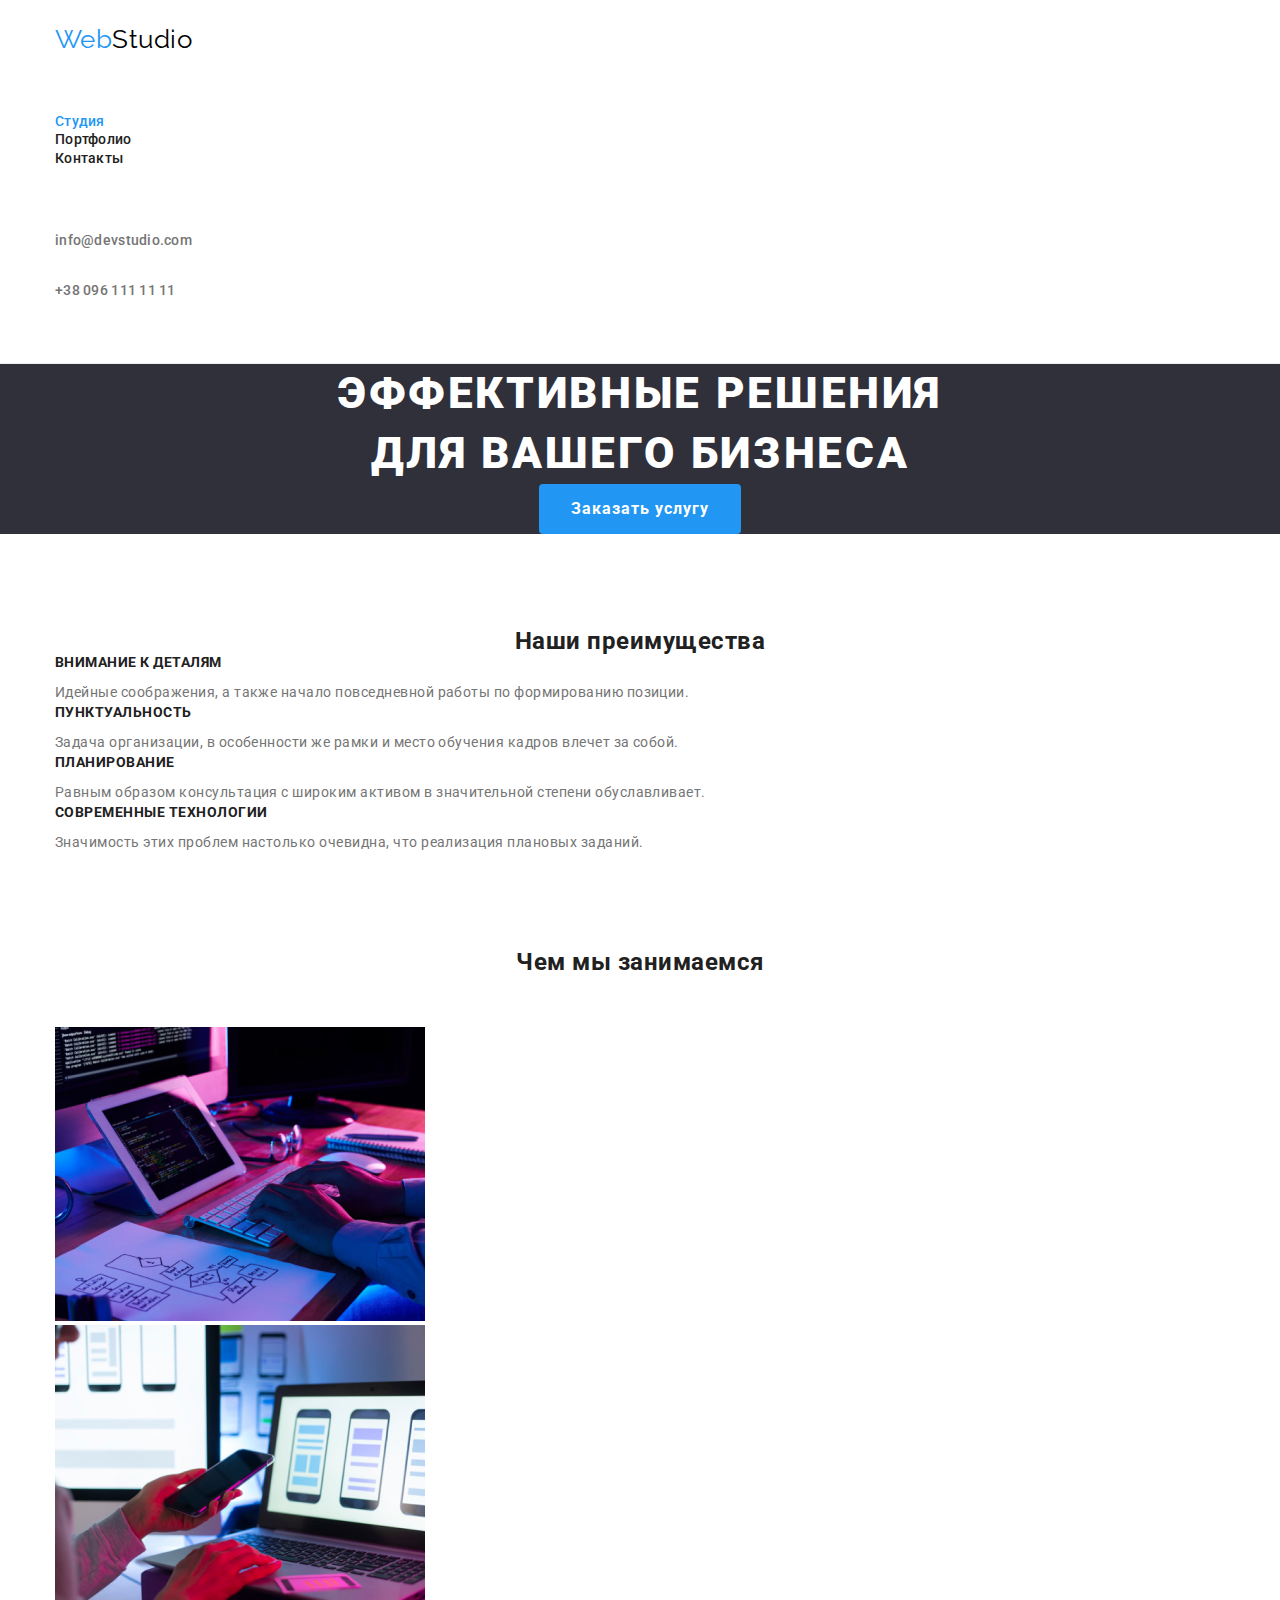
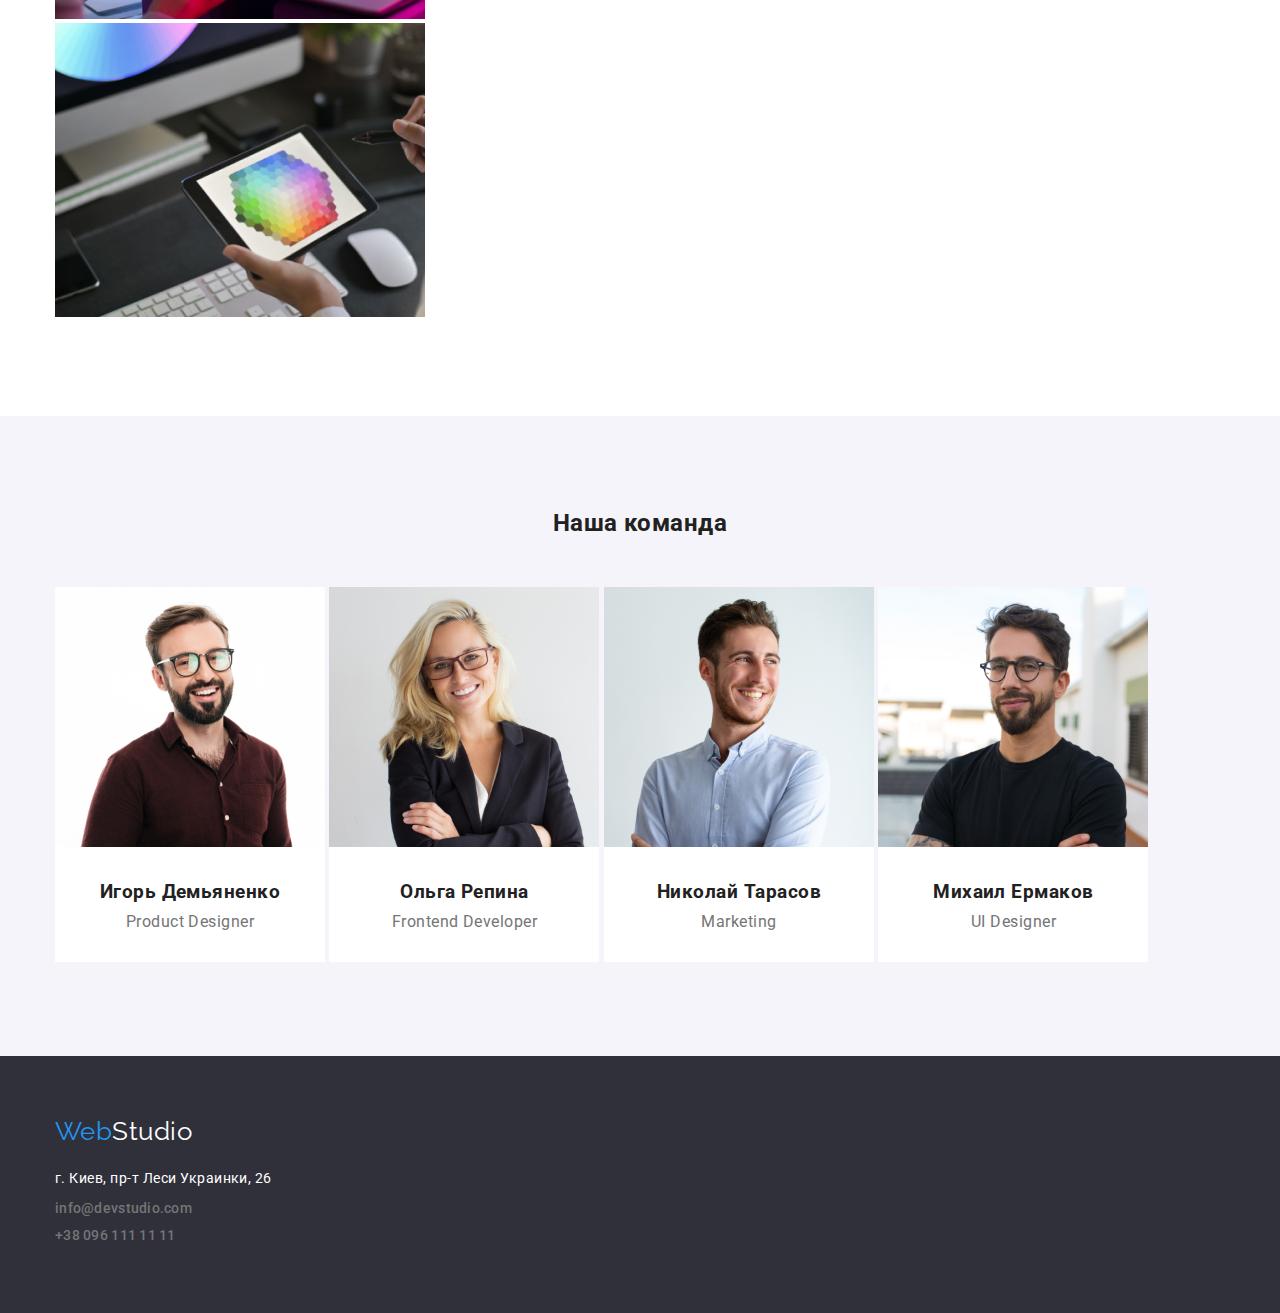
==== index.html @ 946320ba "clone of previous hw" ====
<!DOCTYPE html>
<html lang="ru">
<head>
    <meta charset="UTF-8">
    <meta http-equiv="X-UA-Compatible" content="IE=edge">
    <meta name="viewport" content="width=device-width, initial-scale=1.0">
    <title>Студия</title>
    <link rel="preconnect" href="https://fonts.gstatic.com">
    <link href="https://fonts.googleapis.com/css2?family=Raleway:wght@700&family=Roboto:wght@400;500;700;900&display=swap"
        rel="stylesheet">
    <link rel="stylesheet" href="https://cdnjs.cloudflare.com/ajax/libs/modern-normalize/1.0.0/modern-normalize.min.css">
    <link rel="stylesheet" href="./css/styles.css">
</head>
<body>

    <header>
            <div class="container">
                <nav>
                    <a href="./index.html" class="logo"><span class="logo-start">Web</span>Studio</a>
                    <ul class="header-nav-list">
                        <li><a href="./index.html" class="nav-links active">Студия</a></li>
                        <li><a href="./portfolio.html" class="nav-links">Портфолио</a></li>
                        <li><a href="" class="nav-links">Контакты</a></li>
                    </ul>
                </nav>
                <ul class="header-address">
                    <li><a href="mailto:info@devstudio.com" class="nav-contacts">info@devstudio.com</a></li>
                    <li><a href="tel:+380961111111" class="nav-contacts">+38 096 111 11 11</a></li>
                </ul>
            </div>
    </header>

    <main>
        <section class="hero-section">
            <div class="container">
                <h1 class="hero-title">Эффективные решения <br> для вашего бизнеса</h1>
                <input type="button" value="Заказать услугу" class="hero-btn">
            </div>
        </section>
        <section>
            <div class="container advantages">
                <h2  class="titles-basic">Наши преимущества</h2>
                <ul>
                    <li class="advantages-list">
                        <h3>Внимание к деталям</h3>
                        <p class="advantages-text">Идейные соображения, а также начало повседневной работы по формированию позиции.</p>
                    </li>
                    <li class="advantages-list">
                        <h3>Пунктуальность</h3>
                        <p class="advantages-text">Задача организации, в особенности же рамки и место обучения кадров влечет за собой.</p>
                    </li>
                    <li class="advantages-list">
                        <h3>Планирование</h3>
                        <p  class="advantages-text">Равным образом консультация с широким активом в значительной степени обуславливает.</p>
                    </li>
                    <li class="advantages-list">
                        <h3>Современные технологии</h3>
                        <p class="advantages-text">Значимость этих проблем настолько очевидна, что реализация плановых заданий.</p>
                    </li>
                </ul>
            </div>
        </section>
        <section>
            <div class="container works">
                <h2 class="titles-basic works">Чем мы занимаемся</h2>
                <ul>
                    <li><img src="./images/img.jpg" alt="Написання коду" width="370"></li>
                    <li><img src="./images/box2.jpg" alt="Телефон и ноут" width="370"></li>
                    <li><img src="./images/box3.jpg" alt="Вибор цвета на планшете" width="370"></li>
                </ul>
            </div>
        </section>
        <section class="our-team">
            <div class="container">
                <h2 class="titles-basic team">Наша команда</h2>
                <ul>
                    <li class="team-cards">
                        <img src="./images/man1.jpg" alt="Игорь Демьяненко" width="270">
                        <h3 class="team-names">Игорь Демьяненко</h3>
                        <p class="team-position">Product Designer</p>
                    </li>
                    <li class="team-cards">
                        <img src="./images/woman1.jpg" alt="Ольга Репина" width="270">
                        <h3 class="team-names">Ольга Репина</h3>
                        <p class="team-position">Frontend Developer</p>
                    </li>
                    <li class="team-cards">
                        <img src="./images/man3.jpg" alt="Николай Тарасов" width="270">
                        <h3 class="team-names">Николай Тарасов</h3>
                        <p class="team-position">Marketing</p>
                    </li>
                    <li class="team-cards">
                        <img src="./images/man2.jpg" alt="Михаил Ермаков" width="270">
                        <h3 class="team-names">Михаил Ермаков</h3>
                        <p class="team-position">UI Designer</p>
                    </li>
                </ul>
            </div>
        </section>
    </main>

    <footer class="footer">
        <div class="container down">
            <a href="./index.html" class="logo down"><span class="logo-start">Web</span><span class="logo-end">Studio</span></a>
            <address class="address">г. Киев, пр-т Леси Украинки, 26</address>
            <ul>
                <li><a href="mailto:info@devstudio.com" class="nav-contacts down">info@devstudio.com</a></li>
                <li><a href="tel:+380961111111" class="nav-contacts down">+38 096 111 11 11</a></li>
            </ul>
        </div>
    </footer>

</body>
</html>
---- css/styles.css ----
:root {
  --accent-color: rgba(33, 150, 243, 1);
  --main-text-color: rgba(33, 33, 33, 1);
  --sub-text-color: rgba(117, 117, 117, 1);
  --email-phone-color: rgba(255, 255, 255, 0.6);
  --bnt-bg--color: rgba(245, 244, 250, 1);
  --footer-header: rgba(47, 48, 58, 1);
  --body-hero-color: rgba(255, 255, 255, 1);
  --logo-main-color: rgba(0, 0, 0, 1);
  --bg-color: rgba(229, 229, 229, 1);
  --header-border-color: rgba(236, 236, 236, 1);
}
body {
  background-color: var(--body-hero-color);
  color: var(--sub-text-color);
  font-family: Roboto, sans-serif;
  /* line-height: 1.71;
  font-size: 14px; */
  letter-spacing: 0.03em;
}
h1,
h2,
h3,
h4,
h5,
h6 {
  color: var(--main-text-color);
  margin: 0;
}
ul,
p {
  margin: 0;
  padding-left: 0;
}
ul li {
  text-decoration: none;
  list-style: none;
}
.titles-basic {
  text-align: center;
}
header {
  border-bottom: 1px solid var(--header-border-color);
}
.container {
  max-width: 1200px;
  padding: 0 15px;
  margin: 0 auto;
}
.logo {
  font-family: Raleway, sans-serif;
  padding: 24px 0 25px 0;
  display: inline-block;
  color: var(--logo-main-color);
  font-size: 26px;
  line-height: 1.19;
  text-decoration: none;
}
.logo-start {
  color: var(--accent-color);
}
.header-nav-list,
.header-address {
  padding: 32px 0;
}
.nav-links:focus,
.nav-links:hover {
  color: var(--accent-color);
}
.nav-links {
  color: var(--main-text-color);
  font-weight: 500;
  font-size: 14px;
  line-height: 1.14;
  letter-spacing: 0.02em;
  text-decoration: none;
}
.nav-links.active {
  color: var(--accent-color);
}
.nav-contacts {
  display: inline-block;
  padding-bottom: 32px;
  color: var(--sub-text-color);
  font-weight: 500;
  font-size: 14px;
  line-height: 1.14;
  letter-spacing: 0.02em;
  text-decoration: none;
}
.nav-contacts:hover,
.nav-contacts:focus {
  color: var(--accent-color);
}
.hero-section div {
  background-color: var(--footer-header);
  text-align: center;
}
.hero-section {
  background-color: var(--footer-header);
  margin-bottom: 94px;
}
.hero-title {
  font-weight: 900;
  font-size: 44px;
  line-height: 1.36;
  /* text-align: center; */
  letter-spacing: 0.06em;
  text-transform: uppercase;
  color: var(--body-hero-color);
}
.hero-btn {
  background-color: var(--accent-color);
  color: var(--body-hero-color);
  padding: 10px 32px;
  display: inline-block;
  font-weight: 700;
  font-size: 16px;
  line-height: 1.88;
  letter-spacing: 0.06em;
  border: none;
  border-radius: 4px;
  -webkit-border-radius: 4px;
  -moz-border-radius: 4px;
  -ms-border-radius: 4px;
  -o-border-radius: 4px;
}
.hero-btn:hover,
.hero-btn:focus {
  color: var(--main-text-color);
  background-color: var(--bnt-bg--color);
}
.advantages {
  margin-bottom: 94px;
}
.advantages-list h3 {
  font-weight: 700;
  padding-bottom: 10px;
  font-size: 14px;
  line-height: 1.14;
  text-transform: uppercase;
}

.advantages-text {
  font-size: 14px;
  line-height: 1.71;
}
.titles-basic.works {
  margin-bottom: 50px;
}
.works {
  margin-bottom: 94px;
}
.titles-basic.team {
  padding: 94px 0 50px 0;
}
.our-team {
  background-color: var(--bnt-bg--color);
  padding-bottom: 94px;
}
.team-cards {
  background-color: var(--body-hero-color);
  min-width: 270px;
  display: inline-block;
}
.team-names {
  padding: 30px 0 10px 0;
  text-align: center;
}
.team-position {
  padding-bottom: 30px;
  text-align: center;
}
.footer {
  background-color: var(--footer-header);
}
.logo.down {
  padding: 60px 0 20px 0;
}
.logo-end {
  color: var(--body-hero-color);
}
.address {
  padding-bottom: 9px;
  color: var(--body-hero-color);
  font-style: normal;
  font-size: 14px;
  line-height: 1.71;
}
.nav-contacts.down {
  padding-bottom: 9px;
}
.container.down {
  padding-bottom: 60px;
}
.buttons {
  background-color: var(--bnt-bg--color);
  border: none;
  cursor: pointer;
  font-weight: 500;
  font-size: 16px;
  line-height: 1.86;
  border-radius: 4px;
  -moz-border-radius: 4px;
  -ms-border-radius: 4px;
  -o-border-radius: 4px;
  -webkit-border-radius: 4px;
}
.buttons:hover,
.buttons:focus {
  background-color: var(--accent-color);
}
.projects-title {
  font-weight: 700;
  font-size: 18px;
  line-height: 2;
  letter-spacing: 0.06em;
}
.projects-sub-title {
  font-size: 16px;
  line-height: 1.86;
}
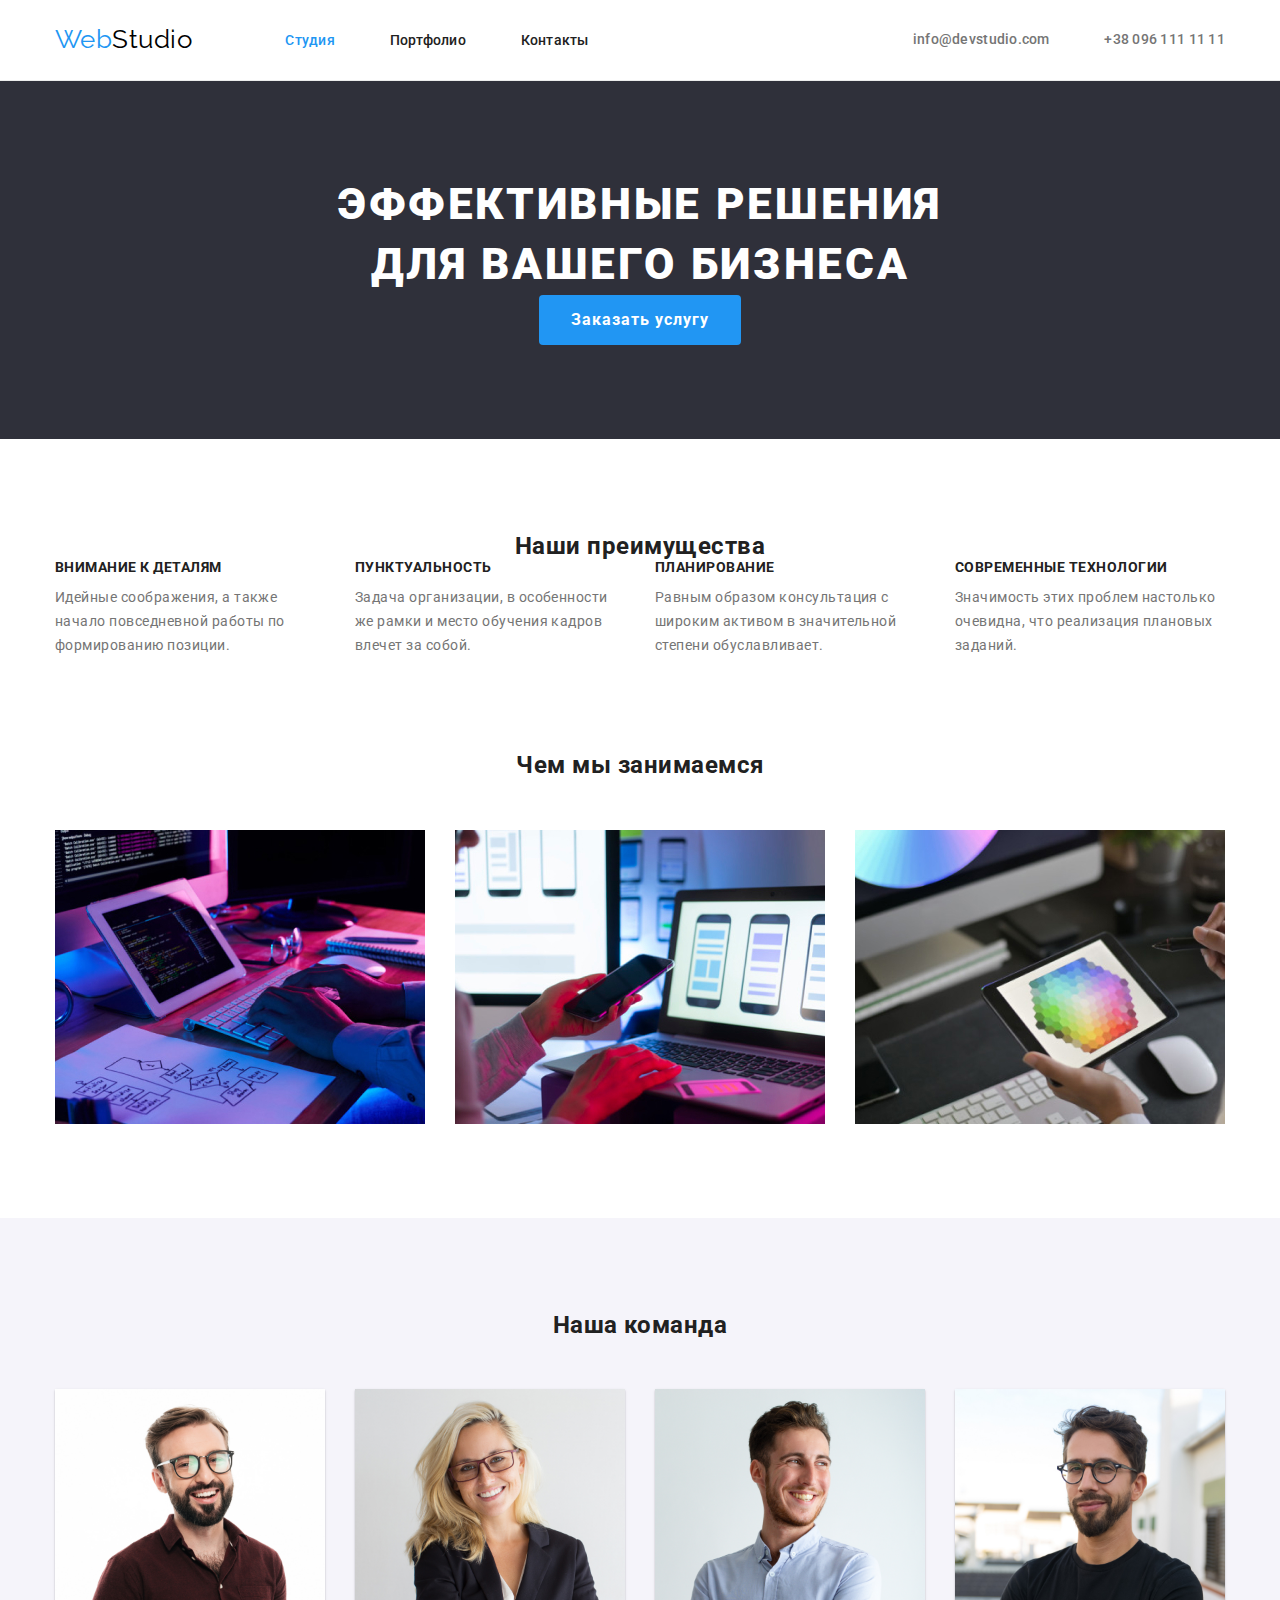
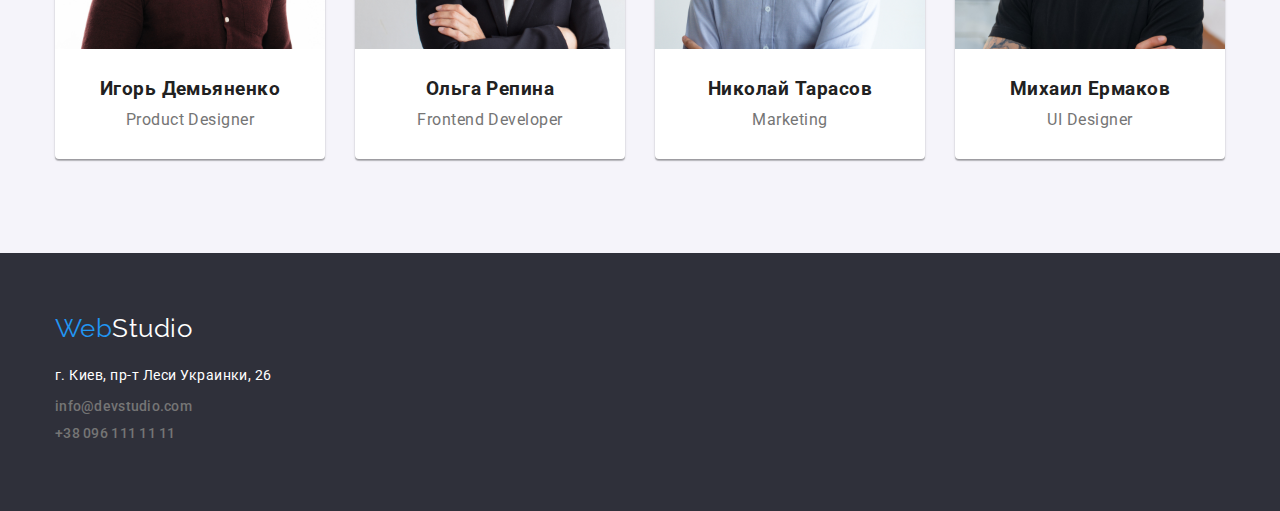
==== commit 9b9643be: "adding classes for css" ====
--- a/index.html
+++ b/index.html
@@ -14,8 +14,8 @@
 <body>
 
     <header>
-            <div class="container">
-                <nav>
+            <div class="container header">
+                <nav class="nav">
                     <a href="./index.html" class="logo"><span class="logo-start">Web</span>Studio</a>
                     <ul class="header-nav-list">
                         <li><a href="./index.html" class="nav-links active">Студия</a></li>
@@ -31,49 +31,49 @@
     </header>
 
     <main>
-        <section class="hero-section">
-            <div class="container">
+        <section class="hero-section section">
+            <div class="container ">
                 <h1 class="hero-title">Эффективные решения <br> для вашего бизнеса</h1>
                 <input type="button" value="Заказать услугу" class="hero-btn">
             </div>
         </section>
-        <section>
-            <div class="container advantages">
+        <section class="section advantages">
+            <div class="container  ">
                 <h2  class="titles-basic">Наши преимущества</h2>
-                <ul>
-                    <li class="advantages-list">
+                <ul class="advantages-list">
+                    <li class="advantages-item">
                         <h3>Внимание к деталям</h3>
                         <p class="advantages-text">Идейные соображения, а также начало повседневной работы по формированию позиции.</p>
                     </li>
-                    <li class="advantages-list">
+                    <li class="advantages-item">
                         <h3>Пунктуальность</h3>
                         <p class="advantages-text">Задача организации, в особенности же рамки и место обучения кадров влечет за собой.</p>
                     </li>
-                    <li class="advantages-list">
+                    <li class="advantages-item">
                         <h3>Планирование</h3>
                         <p  class="advantages-text">Равным образом консультация с широким активом в значительной степени обуславливает.</p>
                     </li>
-                    <li class="advantages-list">
+                    <li class="advantages-item">
                         <h3>Современные технологии</h3>
                         <p class="advantages-text">Значимость этих проблем настолько очевидна, что реализация плановых заданий.</p>
                     </li>
                 </ul>
             </div>
         </section>
-        <section>
-            <div class="container works">
+        <section class="section">
+            <div class="container  ">
                 <h2 class="titles-basic works">Чем мы занимаемся</h2>
-                <ul>
+                <ul class="works-list">
                     <li><img src="./images/img.jpg" alt="Написання коду" width="370"></li>
                     <li><img src="./images/box2.jpg" alt="Телефон и ноут" width="370"></li>
                     <li><img src="./images/box3.jpg" alt="Вибор цвета на планшете" width="370"></li>
                 </ul>
             </div>
         </section>
-        <section class="our-team">
+        <section class="our-team section">
             <div class="container">
                 <h2 class="titles-basic team">Наша команда</h2>
-                <ul>
+                <ul class="our-team-list">
                     <li class="team-cards">
                         <img src="./images/man1.jpg" alt="Игорь Демьяненко" width="270">
                         <h3 class="team-names">Игорь Демьяненко</h3>
@@ -100,14 +100,16 @@
     </main>
 
     <footer class="footer">
-        <div class="container down">
-            <a href="./index.html" class="logo down"><span class="logo-start">Web</span><span class="logo-end">Studio</span></a>
-            <address class="address">г. Киев, пр-т Леси Украинки, 26</address>
-            <ul>
-                <li><a href="mailto:info@devstudio.com" class="nav-contacts down">info@devstudio.com</a></li>
-                <li><a href="tel:+380961111111" class="nav-contacts down">+38 096 111 11 11</a></li>
-            </ul>
-        </div>
+        <address>
+            <div class="container down">
+                <a href="./index.html" class="logo down"><span class="logo-start">Web</span><span class="logo-end">Studio</span></a>
+                <p class="address">г. Киев, пр-т Леси Украинки, 26</p>
+                <ul>
+                    <li><a href="mailto:info@devstudio.com" class="nav-contacts down">info@devstudio.com</a></li>
+                    <li><a href="tel:+380961111111" class="nav-contacts down">+38 096 111 11 11</a></li>
+                </ul>
+            </div>
+        </address>
     </footer>
 
 </body>
--- a/css/styles.css
+++ b/css/styles.css
@@ -9,6 +9,7 @@
   --logo-main-color: rgba(0, 0, 0, 1);
   --bg-color: rgba(229, 229, 229, 1);
   --header-border-color: rgba(236, 236, 236, 1);
+  --portfolio-cards-border: rgba(238, 238, 238, 1);
 }
 body {
   background-color: var(--body-hero-color);
@@ -27,6 +28,9 @@
   color: var(--main-text-color);
   margin: 0;
 }
+img {
+  display: block;
+}
 ul,
 p {
   margin: 0;
@@ -39,17 +43,31 @@
 .titles-basic {
   text-align: center;
 }
-header {
-  border-bottom: 1px solid var(--header-border-color);
-}
+.section {
+  padding: 94px 0;
+}
+/* header */
+
 .container {
   max-width: 1200px;
   padding: 0 15px;
   margin: 0 auto;
 }
+.nav {
+  display: flex;
+  align-items: center;
+}
+header {
+  border-bottom: 1px solid var(--header-border-color);
+}
+.container.header {
+  display: flex;
+  align-items: center;
+}
 .logo {
   font-family: Raleway, sans-serif;
   padding: 24px 0 25px 0;
+  margin-right: 93px;
   display: inline-block;
   color: var(--logo-main-color);
   font-size: 26px;
@@ -59,12 +77,27 @@
 .logo-start {
   color: var(--accent-color);
 }
-.header-nav-list,
+.header-nav-list li,
+.header-address li {
+  display: inline-block;
+}
+.header-nav-list > :not(li:last-child),
+.header-address > :not(li:last-child) {
+  margin-right: 50px;
+}
+
 .header-address {
+  margin-left: auto;
+}
+.header-nav-list a,
+.header-address a {
   padding: 32px 0;
 }
 .nav-links:focus,
-.nav-links:hover {
+.nav-links:hover,
+.nav-links.active,
+.nav-contacts:hover,
+.nav-contacts:focus {
   color: var(--accent-color);
 }
 .nav-links {
@@ -75,12 +108,9 @@
   letter-spacing: 0.02em;
   text-decoration: none;
 }
-.nav-links.active {
-  color: var(--accent-color);
-}
+
 .nav-contacts {
   display: inline-block;
-  padding-bottom: 32px;
   color: var(--sub-text-color);
   font-weight: 500;
   font-size: 14px;
@@ -88,23 +118,17 @@
   letter-spacing: 0.02em;
   text-decoration: none;
 }
-.nav-contacts:hover,
-.nav-contacts:focus {
-  color: var(--accent-color);
-}
-.hero-section div {
+
+/* hero section */
+
+.hero-section {
   background-color: var(--footer-header);
   text-align: center;
-}
-.hero-section {
-  background-color: var(--footer-header);
-  margin-bottom: 94px;
 }
 .hero-title {
   font-weight: 900;
   font-size: 44px;
   line-height: 1.36;
-  /* text-align: center; */
   letter-spacing: 0.06em;
   text-transform: uppercase;
   color: var(--body-hero-color);
@@ -130,29 +154,50 @@
   color: var(--main-text-color);
   background-color: var(--bnt-bg--color);
 }
-.advantages {
-  margin-bottom: 94px;
-}
-.advantages-list h3 {
+
+/* advantages */
+
+.section.advantages {
+  padding-bottom: 0;
+}
+.advantages-list {
+  display: flex;
+  flex-wrap: wrap;
+}
+.advantages-list > :not(li:last-child) {
+  margin-right: 30px;
+}
+.advantages-item {
+  width: 270px;
+}
+.advantages-item h3 {
   font-weight: 700;
   padding-bottom: 10px;
   font-size: 14px;
   line-height: 1.14;
   text-transform: uppercase;
 }
-
 .advantages-text {
   font-size: 14px;
   line-height: 1.71;
 }
+
+/* works */
+
 .titles-basic.works {
   margin-bottom: 50px;
 }
-.works {
-  margin-bottom: 94px;
-}
+
+.works-list {
+  display: flex;
+}
+.works-list > :not(li:last-child) {
+  margin-right: 30px;
+}
+/* our team */
+
 .titles-basic.team {
-  padding: 94px 0 50px 0;
+  padding-bottom: 50px;
 }
 .our-team {
   background-color: var(--bnt-bg--color);
@@ -161,7 +206,19 @@
 .team-cards {
   background-color: var(--body-hero-color);
   min-width: 270px;
-  display: inline-block;
+  border-radius: 0 0 4px 4px;
+  box-shadow: 0px 1px 3px rgba(0, 0, 0, 0.12), 0px 1px 1px rgba(0, 0, 0, 0.14),
+    0px 2px 1px rgba(0, 0, 0, 0.2);
+  -webkit-border-radius: 0 0 4px 4px;
+  -moz-border-radius: 0 0 4px 4px;
+  -ms-border-radius: 0 0 4px 4px;
+  -o-border-radius: 0 0 4px 4px;
+}
+.our-team-list {
+  display: flex;
+}
+.our-team-list > :not(li:last-child) {
+  margin-right: 30px;
 }
 .team-names {
   padding: 30px 0 10px 0;
@@ -171,19 +228,22 @@
   padding-bottom: 30px;
   text-align: center;
 }
+
+/* footer */
+
 .footer {
   background-color: var(--footer-header);
 }
 .logo.down {
   padding: 60px 0 20px 0;
-}
-.logo-end {
-  color: var(--body-hero-color);
+  color: var(--body-hero-color);
+}
+address {
+  font-style: normal;
 }
 .address {
   padding-bottom: 9px;
   color: var(--body-hero-color);
-  font-style: normal;
   font-size: 14px;
   line-height: 1.71;
 }
@@ -192,6 +252,11 @@
 }
 .container.down {
   padding-bottom: 60px;
+}
+
+/* second page Portfolio */
+.portfolio-second {
+  padding: 94px 0;
 }
 .buttons {
   background-color: var(--bnt-bg--color);
@@ -206,9 +271,20 @@
   -o-border-radius: 4px;
   -webkit-border-radius: 4px;
 }
+.buttons-list > :not(li:last-child) {
+  margin-right: 8px;
+}
+.buttons-list {
+  display: flex;
+  justify-content: center;
+  margin-bottom: 50px;
+}
 .buttons:hover,
 .buttons:focus {
   background-color: var(--accent-color);
+  color: var(--body-hero-color);
+  box-shadow: 0px 3px 1px rgba(0, 0, 0, 0.1), 0px 1px 2px rgba(0, 0, 0, 0.08),
+    0px 2px 2px rgba(0, 0, 0, 0.12);
 }
 .projects-title {
   font-weight: 700;
@@ -220,3 +296,29 @@
   font-size: 16px;
   line-height: 1.86;
 }
+.portfolio {
+  display: flex;
+  flex-wrap: wrap;
+}
+.portfolio-list {
+  margin-bottom: 30px;
+}
+.portfolio-list:nth-last-child(-n + 3) {
+  padding-bottom: 0;
+}
+
+.portfolio-list h2 {
+  margin-bottom: 4px;
+}
+.portfolio-list p {
+  margin-bottom: 20px;
+}
+.portfolio-item-text {
+  border: 1px solid var(--portfolio-cards-border);
+  border-top: none;
+  padding: 20px 0 0 24px;
+  /* padding-bottom: 20px; */
+}
+.portfolio > :not(li:nth-child(3n)) {
+  margin-right: 30px;
+}
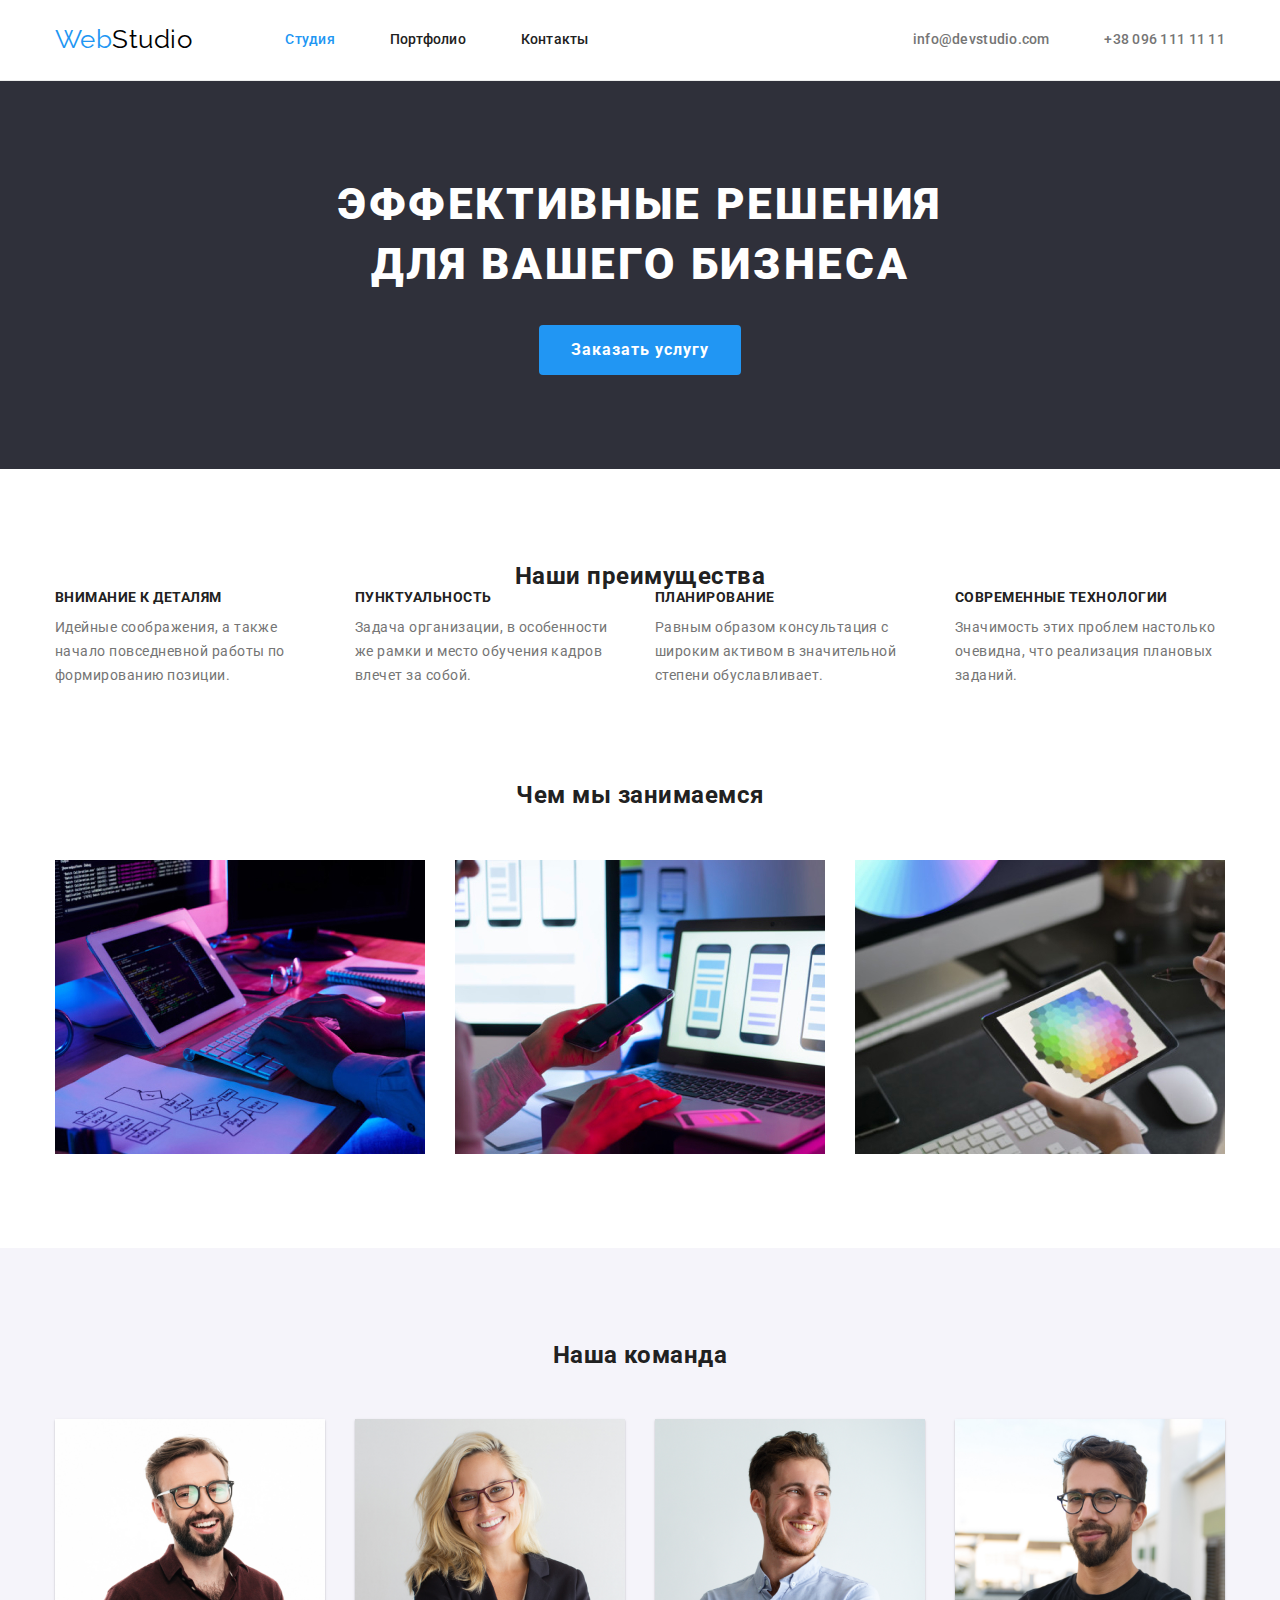
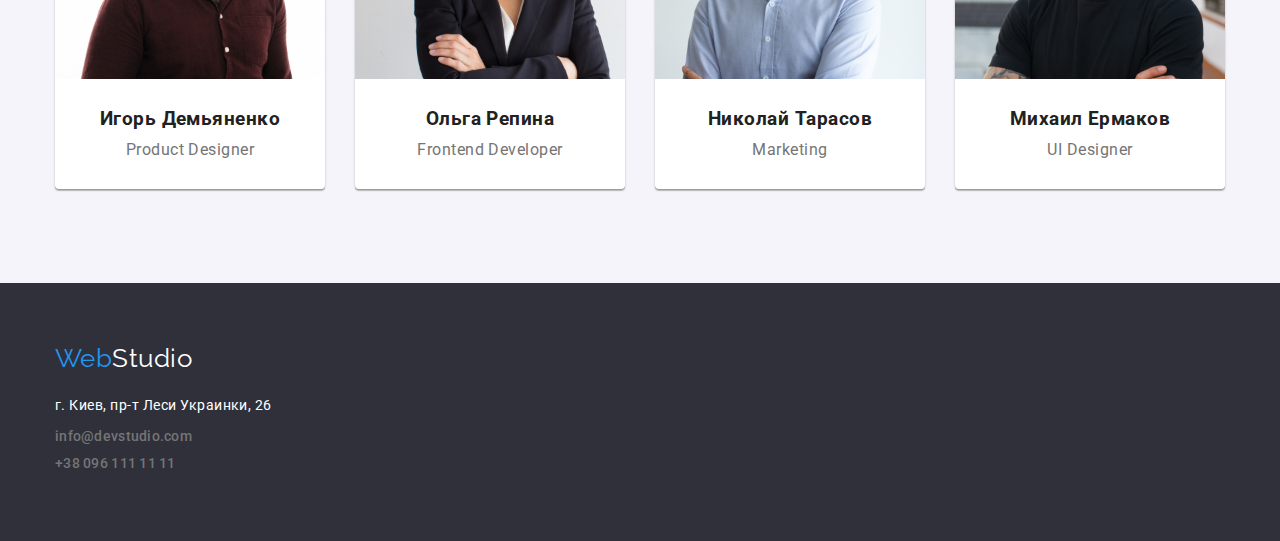
==== commit b723d1f8: "added some correction about btn paddings, pad/margin sections" ====
--- a/index.html
+++ b/index.html
@@ -60,8 +60,8 @@
                 </ul>
             </div>
         </section>
-        <section class="section">
-            <div class="container  ">
+        <section class="section works">
+            <div class="container">
                 <h2 class="titles-basic works">Чем мы занимаемся</h2>
                 <ul class="works-list">
                     <li><img src="./images/img.jpg" alt="Написання коду" width="370"></li>
--- a/css/styles.css
+++ b/css/styles.css
@@ -10,6 +10,11 @@
   --bg-color: rgba(229, 229, 229, 1);
   --header-border-color: rgba(236, 236, 236, 1);
   --portfolio-cards-border: rgba(238, 238, 238, 1);
+  --team-cards-shadow: 0px 1px 3px rgba(0, 0, 0, 0.12),
+    0px 1px 1px rgba(0, 0, 0, 0.14), 0px 2px 1px rgba(0, 0, 0, 0.2);
+  --buttons-shadow: 0px 3px 1px rgba(0, 0, 0, 0.1),
+    0px 1px 2px rgba(0, 0, 0, 0.08), 0px 2px 2px rgba(0, 0, 0, 0.12);
+  --margins-portfolio-cards: 30px;
 }
 body {
   background-color: var(--body-hero-color);
@@ -92,6 +97,7 @@
 .header-nav-list a,
 .header-address a {
   padding: 32px 0;
+  display: block;
 }
 .nav-links:focus,
 .nav-links:hover,
@@ -107,6 +113,7 @@
   line-height: 1.14;
   letter-spacing: 0.02em;
   text-decoration: none;
+  display: block;
 }
 
 .nav-contacts {
@@ -132,6 +139,7 @@
   letter-spacing: 0.06em;
   text-transform: uppercase;
   color: var(--body-hero-color);
+  margin-bottom: 30px;
 }
 .hero-btn {
   background-color: var(--accent-color);
@@ -157,9 +165,6 @@
 
 /* advantages */
 
-.section.advantages {
-  padding-bottom: 0;
-}
 .advantages-list {
   display: flex;
   flex-wrap: wrap;
@@ -184,6 +189,9 @@
 
 /* works */
 
+.section.works {
+  padding-top: 0;
+}
 .titles-basic.works {
   margin-bottom: 50px;
 }
@@ -207,8 +215,7 @@
   background-color: var(--body-hero-color);
   min-width: 270px;
   border-radius: 0 0 4px 4px;
-  box-shadow: 0px 1px 3px rgba(0, 0, 0, 0.12), 0px 1px 1px rgba(0, 0, 0, 0.14),
-    0px 2px 1px rgba(0, 0, 0, 0.2);
+  box-shadow: var(--team-cards-shadow);
   -webkit-border-radius: 0 0 4px 4px;
   -moz-border-radius: 0 0 4px 4px;
   -ms-border-radius: 0 0 4px 4px;
@@ -255,10 +262,12 @@
 }
 
 /* second page Portfolio */
+
 .portfolio-second {
   padding: 94px 0;
 }
 .buttons {
+  padding: 6px 22px;
   background-color: var(--bnt-bg--color);
   border: none;
   cursor: pointer;
@@ -283,8 +292,7 @@
 .buttons:focus {
   background-color: var(--accent-color);
   color: var(--body-hero-color);
-  box-shadow: 0px 3px 1px rgba(0, 0, 0, 0.1), 0px 1px 2px rgba(0, 0, 0, 0.08),
-    0px 2px 2px rgba(0, 0, 0, 0.12);
+  box-shadow: var(--buttons-shadow);
 }
 .projects-title {
   font-weight: 700;
@@ -299,13 +307,25 @@
 .portfolio {
   display: flex;
   flex-wrap: wrap;
-}
-.portfolio-list {
+
+  margin-bottom: calc(-1 * var(--margins-portfolio-cards));
+  margin-right: calc(-1 * var(--margins-portfolio-cards));
+}
+.portfolio > .portfolio-list {
+  flex-basis: calc(100% / 3 - var(--margins-portfolio-cards));
+
+  margin-bottom: var(--margins-portfolio-cards);
+  margin-right: var(--margins-portfolio-cards);
+}
+.portfolio-list img {
+  max-width: 100%;
+}
+/* .portfolio-list {
   margin-bottom: 30px;
 }
 .portfolio-list:nth-last-child(-n + 3) {
   padding-bottom: 0;
-}
+} */
 
 .portfolio-list h2 {
   margin-bottom: 4px;
@@ -317,8 +337,7 @@
   border: 1px solid var(--portfolio-cards-border);
   border-top: none;
   padding: 20px 0 0 24px;
-  /* padding-bottom: 20px; */
-}
-.portfolio > :not(li:nth-child(3n)) {
+}
+/* .portfolio > :not(li:nth-child(3n)) {
   margin-right: 30px;
-}
+}  */
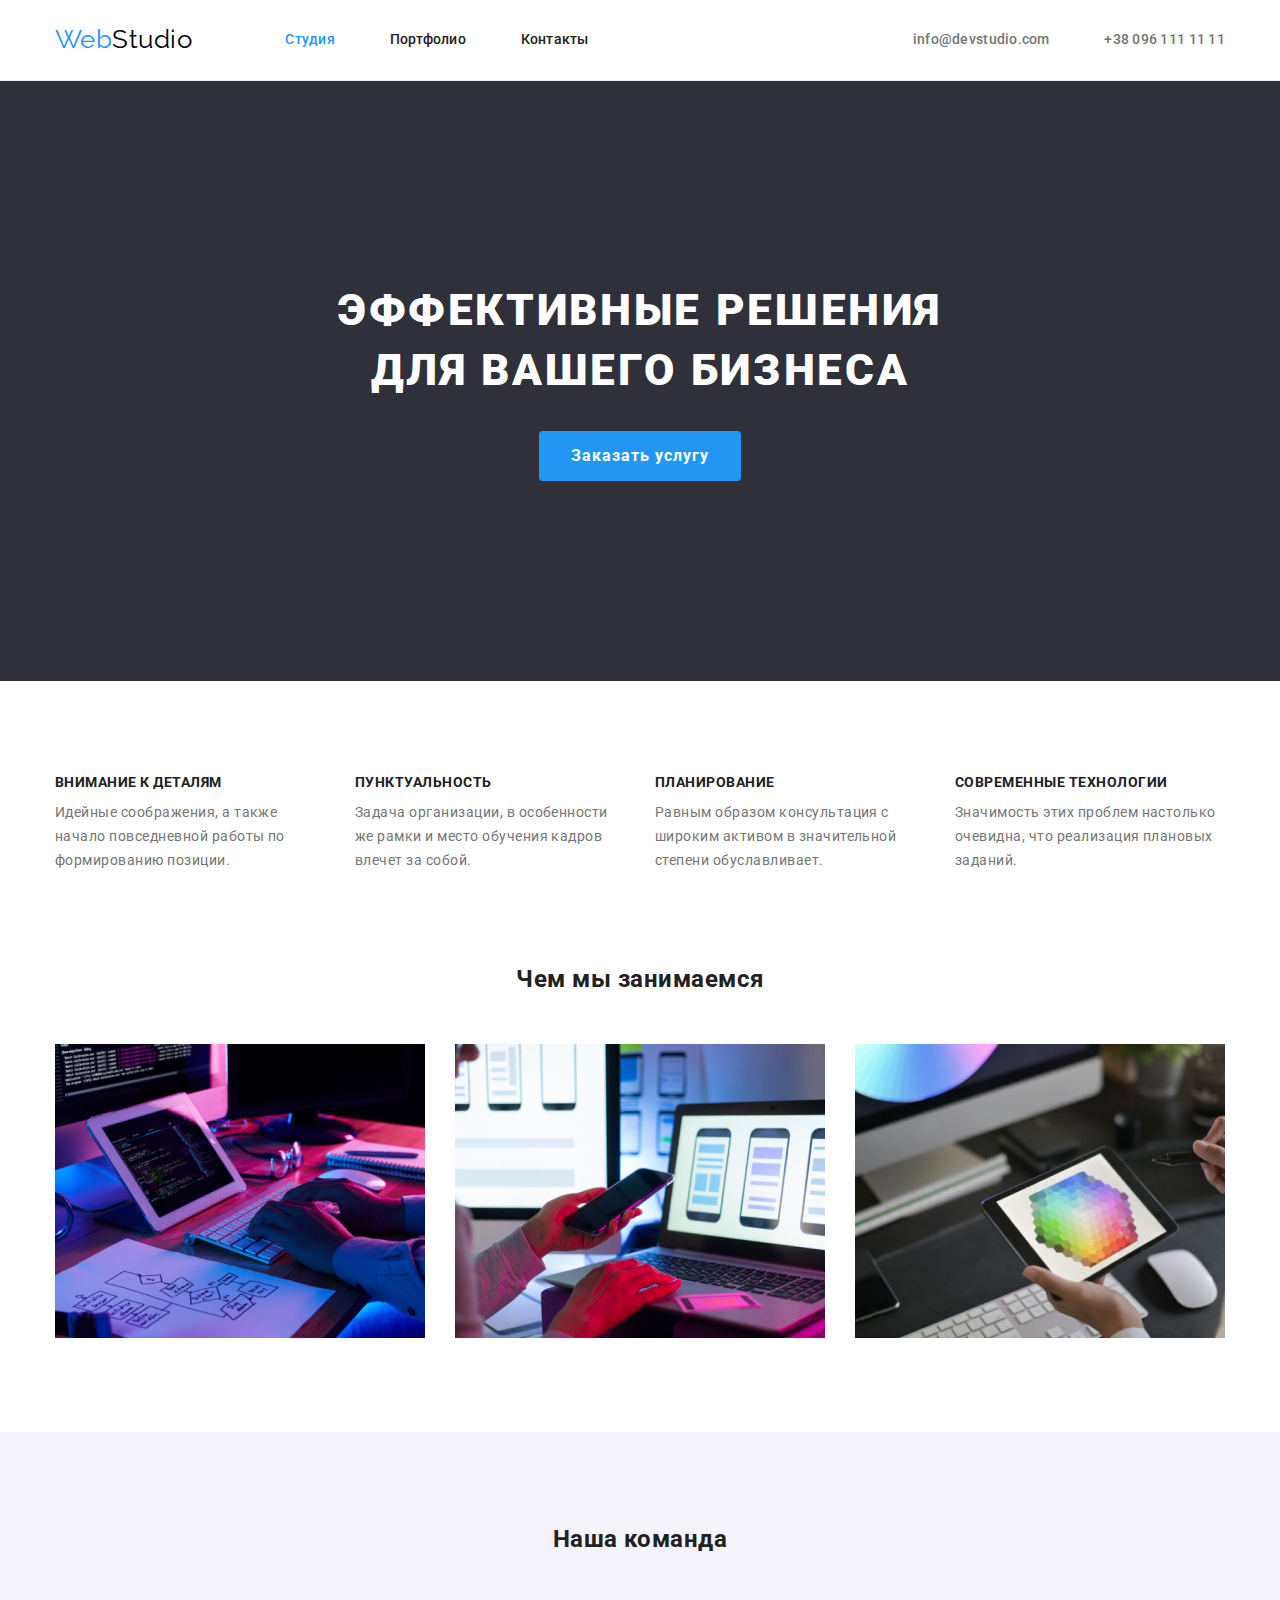
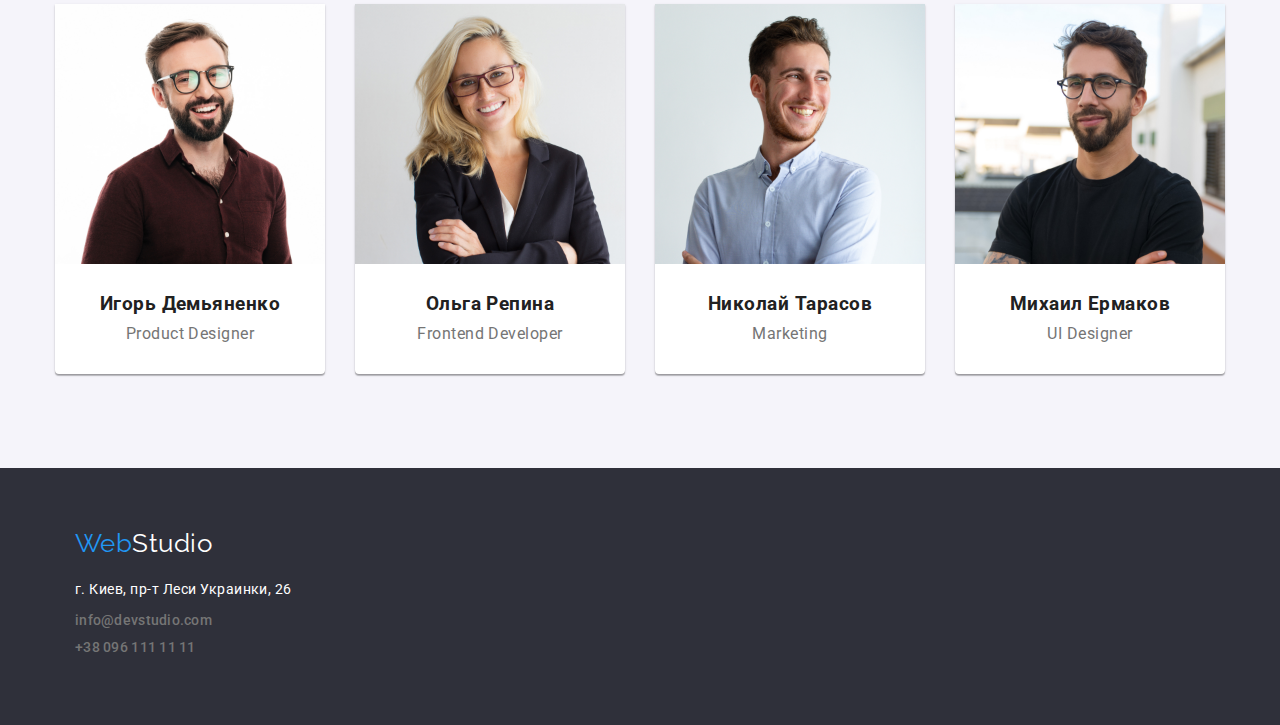
==== commit 4772c9b4: "corrected paddings + margins" ====
--- a/index.html
+++ b/index.html
@@ -39,7 +39,7 @@
         </section>
         <section class="section advantages">
             <div class="container  ">
-                <h2  class="titles-basic">Наши преимущества</h2>
+                <h2  class="titles-basic visually-hidden">Наши преимущества</h2>
                 <ul class="advantages-list">
                     <li class="advantages-item">
                         <h3>Внимание к деталям</h3>
--- a/css/styles.css
+++ b/css/styles.css
@@ -51,6 +51,16 @@
 .section {
   padding: 94px 0;
 }
+.visually-hidden {
+  position: absolute !important;
+  clip: rect(1px 1px 1px 1px);
+  clip: rect(1px, 1px, 1px, 1px);
+  padding: 0 !important;
+  border: 0 !important;
+  height: 1px !important;
+  width: 1px !important;
+  overflow: hidden;
+}
 /* header */
 
 .container {
@@ -131,6 +141,7 @@
 .hero-section {
   background-color: var(--footer-header);
   text-align: center;
+  padding: 200px 0;
 }
 .hero-title {
   font-weight: 900;
@@ -177,7 +188,7 @@
 }
 .advantages-item h3 {
   font-weight: 700;
-  padding-bottom: 10px;
+  margin-bottom: 10px;
   font-size: 14px;
   line-height: 1.14;
   text-transform: uppercase;
@@ -186,7 +197,6 @@
   font-size: 14px;
   line-height: 1.71;
 }
-
 /* works */
 
 .section.works {
@@ -240,25 +250,24 @@
 
 .footer {
   background-color: var(--footer-header);
+  padding: 60px;
 }
 .logo.down {
-  padding: 60px 0 20px 0;
+  margin-bottom: 20px;
+  padding: 0;
   color: var(--body-hero-color);
 }
 address {
-  font-style: normal;
+  font-style: inherit;
 }
 .address {
-  padding-bottom: 9px;
+  margin-bottom: 9px;
   color: var(--body-hero-color);
   font-size: 14px;
   line-height: 1.71;
 }
 .nav-contacts.down {
-  padding-bottom: 9px;
-}
-.container.down {
-  padding-bottom: 60px;
+  margin-bottom: 9px;
 }
 
 /* second page Portfolio */
@@ -336,7 +345,7 @@
 .portfolio-item-text {
   border: 1px solid var(--portfolio-cards-border);
   border-top: none;
-  padding: 20px 0 0 24px;
+  padding: 20px 24px;
 }
 /* .portfolio > :not(li:nth-child(3n)) {
   margin-right: 30px;
